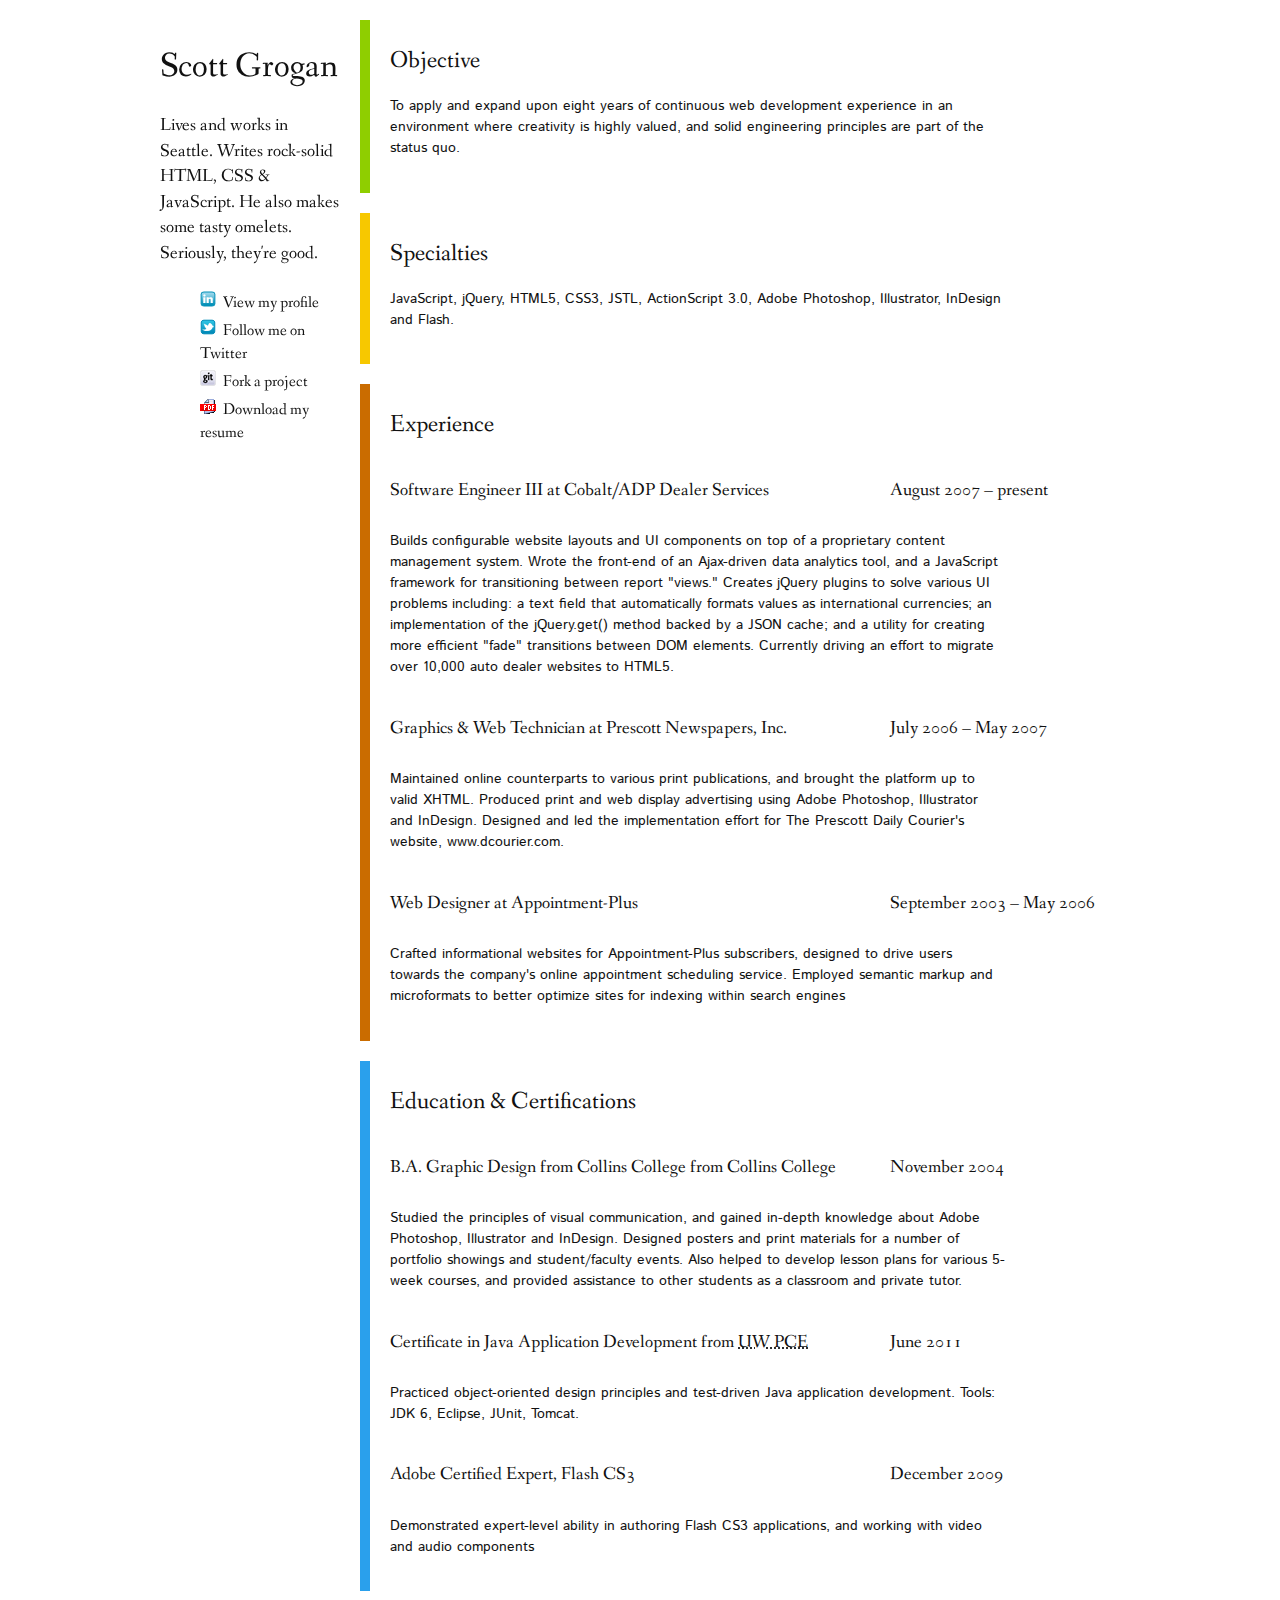
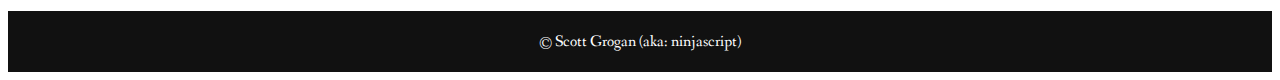
==== index.html @ f1475b8a "first!" ====
<!doctype html>
<html>
  <head>
    <meta http-equiv="Content-type" content="text/html; charset=utf-8">
    <title>Scott Grogan</title>
    <link href="css/styles.css" rel="stylesheet" type="text/css">
    <!--[if lte IE 7]>
    <link href="css/ie7.css" rel="stylesheet" type="text/css">
    <![endif]-->
    <!--[if lt IE 9]>
    <script src="//html5shiv.googlecode.com/svn/trunk/html5.js"></script>
    <![endif]-->
  </head>
  <body>
    <div id="container">
      <section id="contact">
        <header>
          <hgroup>
            <h1>Scott Grogan</h1>
            <h3>Lives and works in Seattle. Writes rock-solid HTML, CSS &amp; JavaScript. He also makes some tasty omelets. Seriously, they're good.</h3>
          </hgroup>
        </header>
        <ul>
          <li><a href="http://linkedin.com/in/ninjascript" class="linkedin"><span class="smicon"></span>View my profile</a></li>
          <li><a href="http://twitter.com/ninjascript" class="twitter"><span class="smicon"></span>Follow me on Twitter</a></li>
          <li><a href="http://github.com/ninjascribble" class="github"><span class="smicon"></span>Fork a project</a></li>
          <li><a href="Scott_Grogan.pdf" class="pdf"><span class="smicon"></span>Download my resume</a></li>
        </ul>
      </section>
      <section id="objective">
        <header>
          <h2>Objective</h2>
        </header>
        <article>
          <p>
            To apply and expand upon eight years of continuous web development experience in an environment where creativity is highly valued, and solid engineering principles are part of the status quo.
          </p>
        </article>
      </section>
      <section id="specialties">
        <header>
          <h2>Specialties</h2>
        </header>
        <article>
          <p>
            JavaScript, jQuery, HTML5, CSS3, JSTL, ActionScript 3.0, Adobe Photoshop, Illustrator, InDesign and Flash.
          </p>
        </article>
      </section>
      <section id="experience">
        <header>
          <h2>Experience</h2>
        </header>
        <article class="vevent">
          <h3>
            <span class="summary">Software Engineer III</span> at
            <span class="location">Cobalt/ADP Dealer Services</span>
          </h3>
          <h3>
            <span class="dtstart">August 2007</span> &ndash;
            <span class="dtend">present</span>
          </h3>
          <p class="description">
            Builds configurable website layouts and UI components on top of a proprietary content management system. Wrote the front-end of an Ajax-driven data analytics tool, and a JavaScript framework for transitioning between report &quot;views.&quot; Creates jQuery plugins to solve various UI problems including: a text field that automatically formats values as international currencies; an implementation of the jQuery.get() method backed by a JSON cache; and a utility for creating more efficient &quot;fade&quot; transitions between DOM elements. Currently driving an effort to migrate over 10,000 
    auto dealer websites to HTML5.
          </p>
        </article>
        <article class="vevent">
          <h3>
            <span class="summary">Graphics & Web Technician</span> at
            <span class="location">Prescott Newspapers, Inc.</span>
          </h3>
          <h3>
            <span class="dtstart">July 2006</span> &ndash;
            <span class="dtend">May 2007</span>
          </h3>
          <p class="description">
            Maintained online counterparts to various print publications, and brought the platform up to valid XHTML. Produced print and web display advertising using Adobe Photoshop, Illustrator and InDesign. Designed and led the implementation effort for The Prescott Daily Courier&apos;s website, www.dcourier.com.
          </p>
        </article>
        <article class="vevent">
          <h3>
            <span class="summary">Web Designer</span> at
            <span class="location">Appointment-Plus</span>
          </h3>
          <h3>
            <span class="dtstart">September 2003</span> &ndash;
            <span class="dtend">May 2006</span>
          </h3>
          <p class="description">
            Crafted informational websites for Appointment-Plus subscribers, designed to drive users towards the company&apos;s online appointment scheduling service. Employed semantic markup and microformats to better optimize sites for indexing within search engines
          </p>
        </article>
      </section>
      <section id="education">
        <header>
          <h2>Education &amp; Certifications</h2>
        </header>
        <article class="vevent">
          <h3>
            <span class="summary">B.A. Graphic Design from Collins College</span> from
            <span class="location">Collins College</span>
          </h3>
          <h3>
            <span class="dtstart">November 2004</span>
          </h3>
          <p class="description">
            Studied the principles of visual communication, and gained in-depth knowledge about Adobe Photoshop, Illustrator and InDesign. Designed posters and print materials for a number of portfolio showings and student/faculty events. Also helped to develop lesson plans for various 5-week courses, and provided assistance to other students as a classroom and private tutor.
          </p>
        </article>
        <article class="vevent">
          <h3>
            <span class="summary">Certificate in Java Application Development</span> from
            <span class="location"><abbr title="University of Washington Professional & Continuing Education">UW PCE</abbr></span>
          </h3>
          <h3>
            <span class="dtstart">June 2011</span>
          </h3>
          <p class="description">
            Practiced object-oriented design principles and test-driven Java application development. Tools: JDK 6, Eclipse, JUnit, Tomcat.
          </p>
        </article>
        <article class="vevent">
          <h3>
            <span class="summary">Adobe Certified Expert, Flash CS3</span>
          </h3>
          <h3>
            <span class="dtstart">December 2009</span>
          </h3>
          <p class="description">
            Demonstrated expert-level ability in authoring Flash CS3 applications, and working with video and audio components
          </p>
        </article>
      </section>
    </div>
    <footer>
      &copy; Scott Grogan (aka: ninjascript)
    </footer>
  </body>
</html>
---- css/styles.css ----
@import url(http://fonts.googleapis.com/css?family=Fanwood+Text);
@import url(http://fonts.googleapis.com/css?family=Istok+Web);
@import url(http://reset5.googlecode.com/hg/reset.min.css);

article {
  margin: 20px 0 0 0;
}

body {
  color: #111;
  font-family: 'Istok Web', sans-serif;
}

footer {
  background: #111;
  color: #fff;
  padding: 20px 0;
  font-family: 'Fanwood Text', serif;
  text-align: center;
}

h1, h2, h3, h4, h5, h6 {
  font-family: 'Fanwood Text', serif;
  font-weight: normal;
}

h1 {
  font-size: 220%;
}

h2 {
  font-size: 150%;
}

h3 {
  font-size: 110%;
  line-height: 145%;
}

p {
  font-size: 85%;
  line-height: 155%;
  margin-top: 10px;
  width: 615px;
}

section {
  border-left: 10px solid #777;
  margin: 20px 0 20px 200px;
  padding: 5px 0 20px 20px;
}

abbr[title], dfn[title] {
  border: 0;
}

article h3 {
  float: left;
  width: 500px;
}

article h3 + h3 {
  width: auto;
}

article p {
  clear: both;
}

article h3 + p {
  padding-top: 10px;
}

.smicon {
    background: url("../images/social-media-icons.png") no-repeat scroll 0 0 transparent;
    display: block;
    float: left;
    height: 16px;
    margin: 0 7px 0 0;
    width: 16px;
}
.linkedin .smicon {
    background-position: 0 0;
}
.twitter .smicon {
    background-position: -16px 0;
}
.rss .smicon {
    background-position: -32px 0;
}
.facebook .smicon {
    background-position: -48px 0;
}
.pdf .smicon {
    background-position: -64px 0;
}
.github .smicon {
    background-position: -80px 0;
}

#container {
  border: 0;
  width: 960px;
  margin: 0 auto;
  position: relative;
}

#contact {
  border: 0;
  margin: 0 auto;
  padding: 0;
  position: fixed;
  top: 20px;
  width: 180px;
}

#contact h3,
#contact ul {
  margin-top: 20px;
}

#contact ul {
  list-style-type: none;
}

#contact ul li {
  float: left;
  margin-top: 5px;
}

#contact ul li a {
  color: #111;
  font-family: 'Fanwood Text', serif;
  text-decoration: none;
}

#contact ul li a.linkedin:hover,
#contact ul li a.linkedin:active {
  color: #8fce00;
}

#contact ul li a.twitter:hover,
#contact ul li a.twitter:active {
  color: #f7c800;
}

#contact ul li a.github:hover,
#contact ul li a.github:active {
  color: #ca6c00;
}

#contact ul li a.pdf:hover,
#contact ul li a.pdf:active {
  color: #2aa0ec;
}

#objective {
  border-color: #8fce00;
}

#specialties {
  border-color: #f7c800;
}

#experience {
  border-color: #ca6c00;
}

#education {
  border-color: #2aa0ec;
}
---- css/ie7.css ----
#contact {
  position: absolute;
  margin-left: -200px;
}

#contact ul li {
  width: 160px;
  clear: both;
}
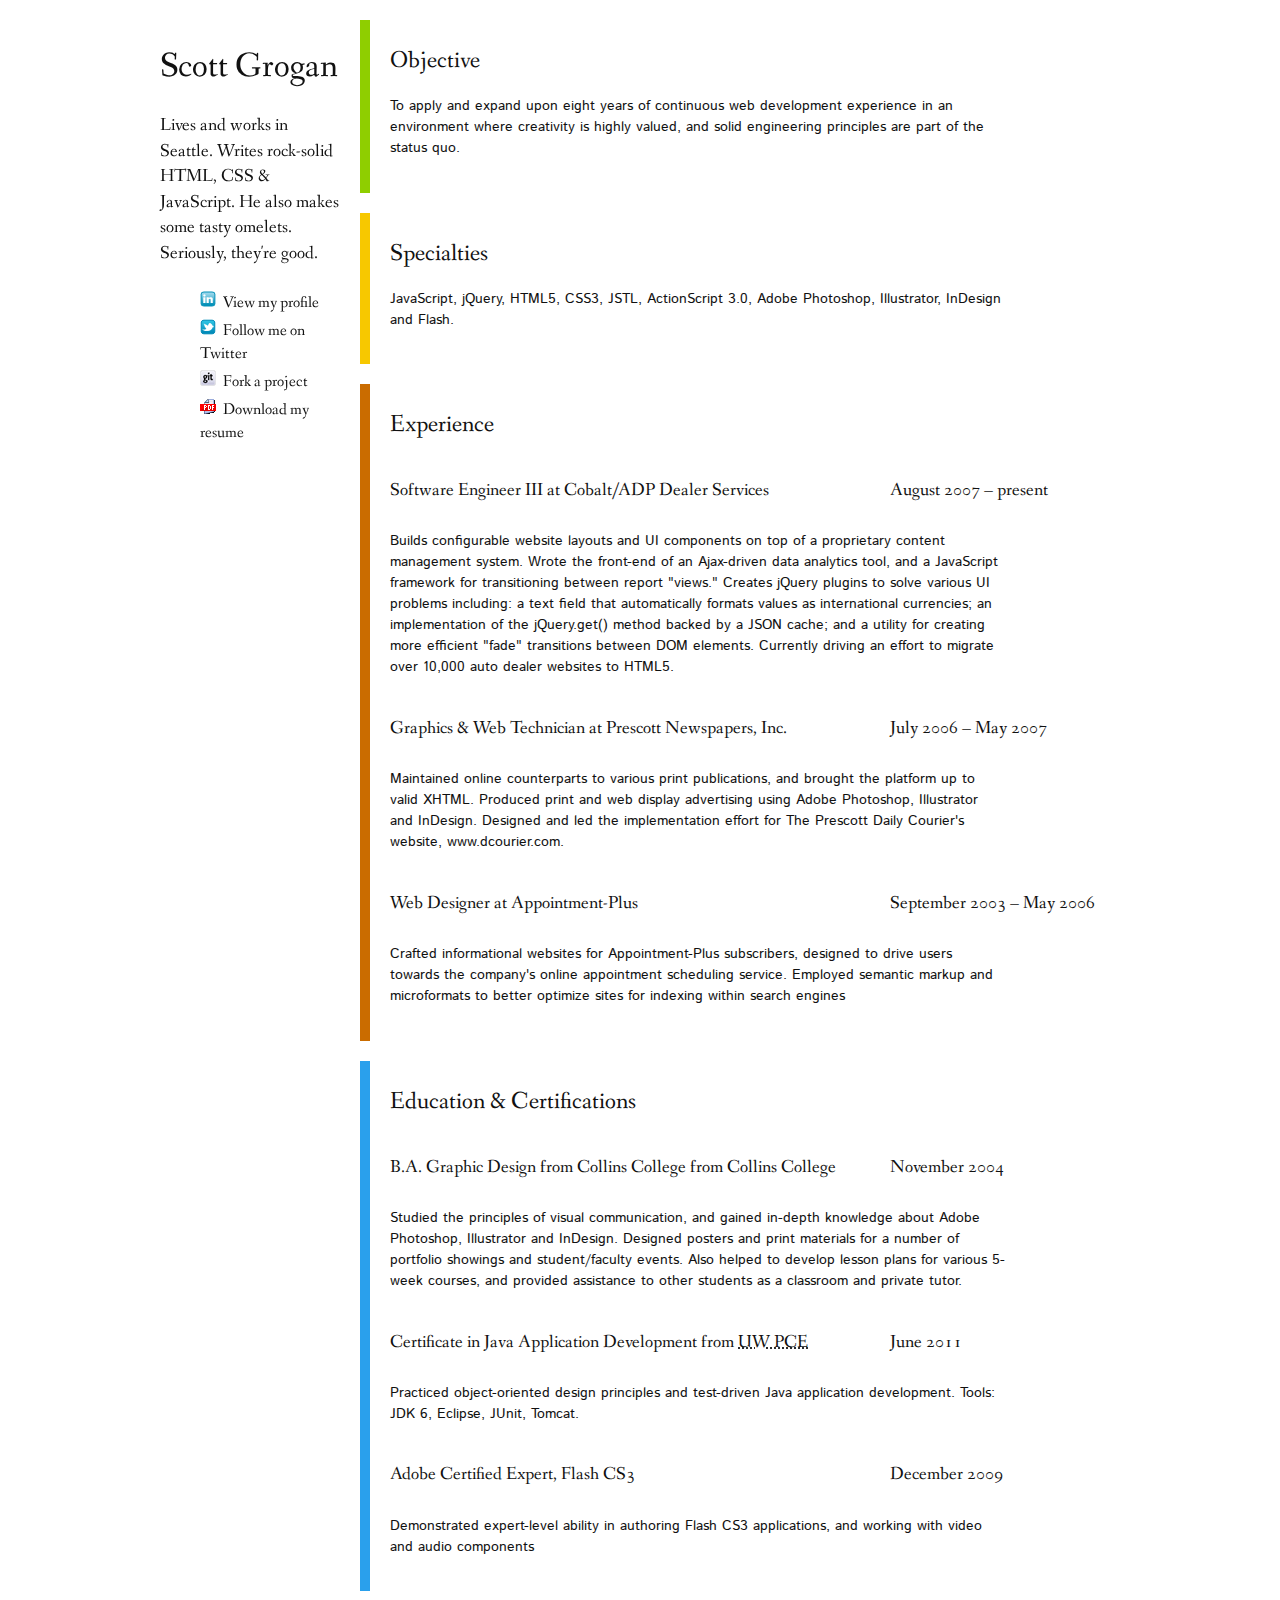
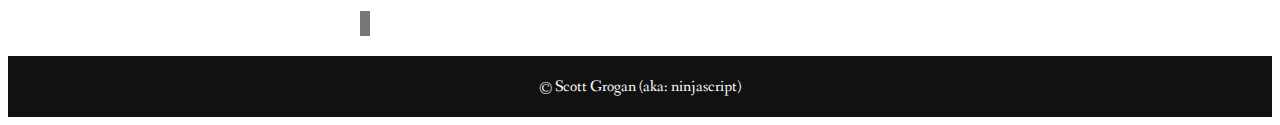
==== commit 09457080: "Adding facebook comments" ====
--- a/index.html
+++ b/index.html
@@ -1,7 +1,8 @@
 <!doctype html>
-<html>
+<html xmlns:fb="http://ogp.me/ns/fb#">
   <head>
     <meta http-equiv="Content-type" content="text/html; charset=utf-8">
+    <meta property="fb:app_id" content="273117209405866"/>
     <title>Scott Grogan</title>
     <link href="css/styles.css" rel="stylesheet" type="text/css">
     <!--[if lte IE 7]>
@@ -12,6 +13,16 @@
     <![endif]-->
   </head>
   <body>
+    <div id="fb-root"></div>
+    <script>
+    (function(d, s, id) {
+      var js, fjs = d.getElementsByTagName(s)[0];
+      if (d.getElementById(id)) {return;}
+      js = d.createElement(s); js.id = id;
+      js.src = "http://connect.facebook.net/en_US/all.js#xfbml=1&appId=273117209405866";
+      fjs.parentNode.insertBefore(js, fjs);
+    }(document, 'script', 'facebook-jssdk'));
+    </script>
     <div id="container">
       <section id="contact">
         <header>
@@ -132,6 +143,9 @@
           </p>
         </article>
       </section>
+      <section id="comments">
+        <div class="fb-comments" data-href="example.com" data-num-posts="2" data-width="500"></div>
+      </section>
     </div>
     <footer>
       &copy; Scott Grogan (aka: ninjascript)
